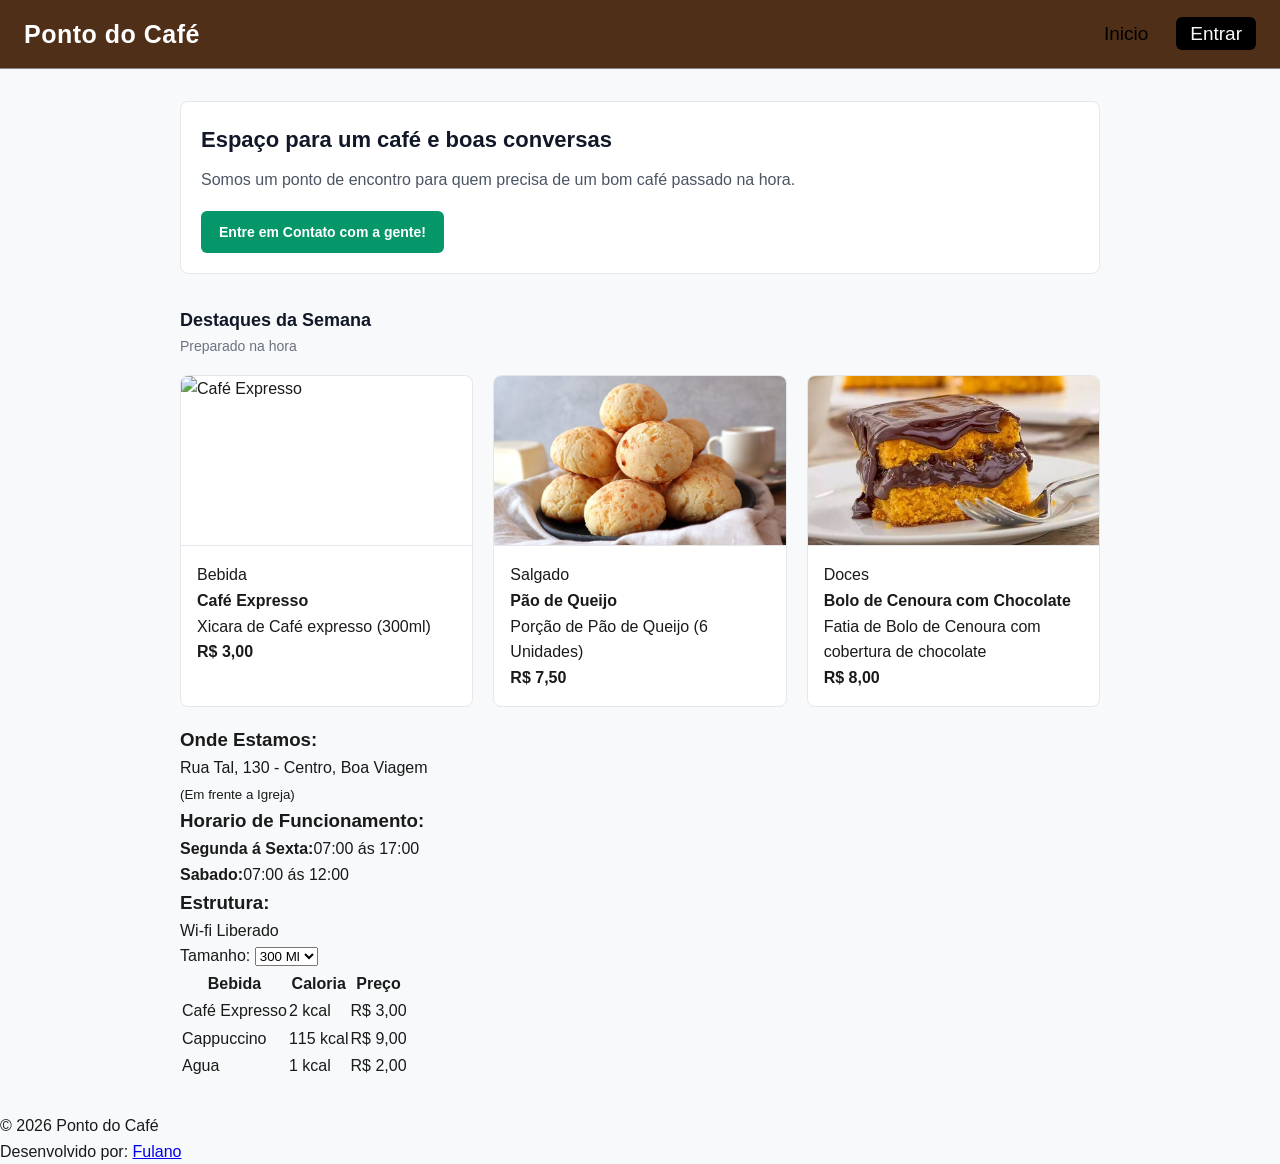
==== index.html @ 72fa7bc7 "Primeiro commit" ====
<!DOCTYPE html>
<html lang="pt-br">
<head>
    <meta charset="UTF-8">
    <meta name="viewport" content="width=device-width, initial-scale=1.0">
    <title>Ponto do Café</title>
    <link rel="stylesheet" href="style.css">
</head>
<body>
    <header class="cabecalho-principal">
        <div class="logo">
            <h1>Ponto do Café</h1>
        </div>

        <nav>
            <ul class="menu-navegacao">
                <li><a href="index.html" class="link-inicial">Inicio</a></li>
                <li><a href="login.html" class="link-login">Entrar</a></li>
            </ul>
        </nav>
    </header>

    <main class="conteudo">
        <section class="secao-principal">
            <h2>Espaço para um café e boas conversas</h2>
            <p>Somos um ponto de encontro para quem precisa de um bom café passado na hora.</p>
            <a href="#">
                Entre em Contato com a gente!
            </a>
        </section>

        <section class="secao-catalogo">
            <div class="titulo-catalogo">
                <h3>Destaques da Semana</h3>
                <p>Preparado na hora</p>
            </div>

            <div class="grade">
                <article class="card">
                    <img src="cafe.jpg" alt="Café Expresso">
                    <div class="dados-item">
                        <span class="etiqueta">
                            Bebida
                        </span>
                        <h4>Café Expresso</h4>
                        <p>Xicara de Café expresso (300ml)</p>
                        <strong>R$ 3,00</strong>
                    </div>
                </article>

                <article class="card">
                    <img src="pao de queijo.jpg" alt="Pão de Queijo">
                    <div class="dados-item">
                        <span class="etiqueta">
                            Salgado
                        </span>
                        <h4>Pão de Queijo</h4>
                        <p>Porção de Pão de Queijo (6 Unidades)</p>
                        <strong>R$ 7,50</strong>
                    </div>
                </article>
                <article class="card">
                    <img src="bolo.jpg" alt="Bolo de Cenoura">
                    <div class="dados-item">
                        <span class="etiqueta">
                            Doces
                        </span>
                        <h4>Bolo de Cenoura com Chocolate</h4>
                        <p>Fatia de Bolo de Cenoura com cobertura de chocolate</p>
                        <strong>R$ 8,00</strong>
                    </div>
                </article>
            </div>
        </section>

        <section class="secao-info">
            <div class="bloco">
                <h3>Onde Estamos:</h3>
                <p>Rua Tal, 130 - Centro, Boa Viagem</p>
                <p><small>(Em frente a Igreja)</small></p>
            </div>
            <div class="bloco">
                <h3>Horario de Funcionamento:</h3>
                <p><strong>Segunda á Sexta:</strong>07:00 ás 17:00</p>
                <p><strong>Sabado:</strong>07:00 ás 12:00</p>
            </div>
            <div class="bloco">
                <h3>Estrutura:</h3>
                <p>Wi-fi Liberado</p>
            </div>
        </section>

        <section class="bloco-tabela">
            <div class="filtro">
                <label for="tamanho">Tamanho:</label>
                <select id="tamanho">
                    <option>300 Ml</option>
                    <option>100 Ml</option>
                </select>
            </div>

            <table class="tabela">
                <thead>
                    <tr>
                        <th>Bebida</th>
                        <th>Caloria</th>
                        <th>Preço</th>
                    </tr>
                </thead>
                <tbody>
                    <tr>
                        <td>Café Expresso</td>
                        <td>2 kcal</td>
                        <td>R$ 3,00</td>
                    </tr>
                    <tr>
                        <td>Cappuccino</td>
                        <td>115 kcal</td>
                        <td>R$ 9,00</td>
                    </tr>
                    <tr>
                        <td>Agua</td>
                        <td>1 kcal</td>
                        <td>R$ 2,00</td>
                    </tr>
                </tbody>
            </table>
        </section>
    </main>

    <footer class="rodape">
        <p>&copy; 2026 Ponto do Café</p>
        <p>Desenvolvido por: <a href="portfolio.html" target="_blank" rel="noopener noreferrer">Fulano</a></p>
    </footer>
</body>
</html>
---- style.css ----
* {
  margin: 0;
  padding: 0;
  box-sizing: border-box;
}

body{
  font-family: -apple-sytem, BlinkMacSystemFront, "Segoe UI", Roboto, Arial, sans-serif;
  background-color: #f7f9fa;
  color: #1a1a1a;
  line-height: 1.6;
  min-height: 100vh;
  display:flex;
  flex-direction:column;
}

.cabecalho-principal{
  background-color: #4f2f18;
  border-bottom: 1px solid #848688;
  padding: 14px 24px;
  display: flex;
  justify-content: space-between;
  align-items:center;
}

.logo h1{
  font-size: 25px;
  color: #ffffff;
  letter-spacing: 0.5px;
}

.menu-navegacao{
  list-style:none;
  display:flex;
  gap:28px;
  align-items:center;
}

.menu-navegacao a{
  text-decoration:none;
  color:#f7f9fa;
  font-size: 19px;
  font-weight: 500;
}

.menu-navegacao a:hover,
.menu-navegacao a.link-inicial{
  color:#000000;
}

.link-login{
  background-color:#000000;
  color:#4f2f18;
  padding: 6px 14px;
  border-radius: 6px;
}

.link-login:hover{
  background-color: #374151;
}

.conteudo{
  max-width: 960px;
  margin: 32px auto;
  padding: 0 20px;
  flex:1;
  width: 100%;
}

.secao-principal{
  background-color:#ffffff;
  border: 1px solid #e5e7eb;
  border-radius: 8px;
  padding: 20px;
  margin-bottom: 32px;
}

.secao-principal h2{
  font-size: 22px;
  margin-bottom: 10px;
  color: #111827;
}

.secao-principal p{
  color: #4b5563;
  margin-bottom: 18px;
}

.secao-principal a{
  display: inline-block;
  background-color:#059669;
  color:#ffffff;
  text-decoration:none;
  font-weight: 600;
  font-size: 14px;
  padding: 10px 18px;
  border-radius: 6px;
}

.secao-principal a:hover{
  background-color: #047857;
}

.secao-catalogo{
  margin-bottom: 18px;
}

.titulo-catalogo{
  margin-bottom:18px;
}

.titulo-catalogo h3{
  font-size:18px;
  color:#111827;
}

.titulo-catalogo p{
  font-size: 14px;
  color:#6b7280;
}

.grade{
  display:grid;
  grid-template-columns: repeat(auto-fit, minmax(260px, 1fr));
  gap: 20px;
}

.card{
  background-color:#ffffff;
  border: 1px solid #e5e7eb;
  border-radius: 8px;
  overflow:hidden;
  display: flex;
  flex-direction: column;
  transition: transform 0.2s ease, box-shadow 0.2s ease;
}

.card:hover{
  transform:translateY(-6px);
  box-shadow: 0 10px 20px rgba(0, 0, 0, 0.08);
}

.card img{
  width: 100%;
  height: 170px;
  object-fit:cover;
  border-bottom: 1px solid #e5e7eb;
}

.dados-item{
  padding: 16px;
  display: flex;
  flex-direction:column;
  flex: 1;
}
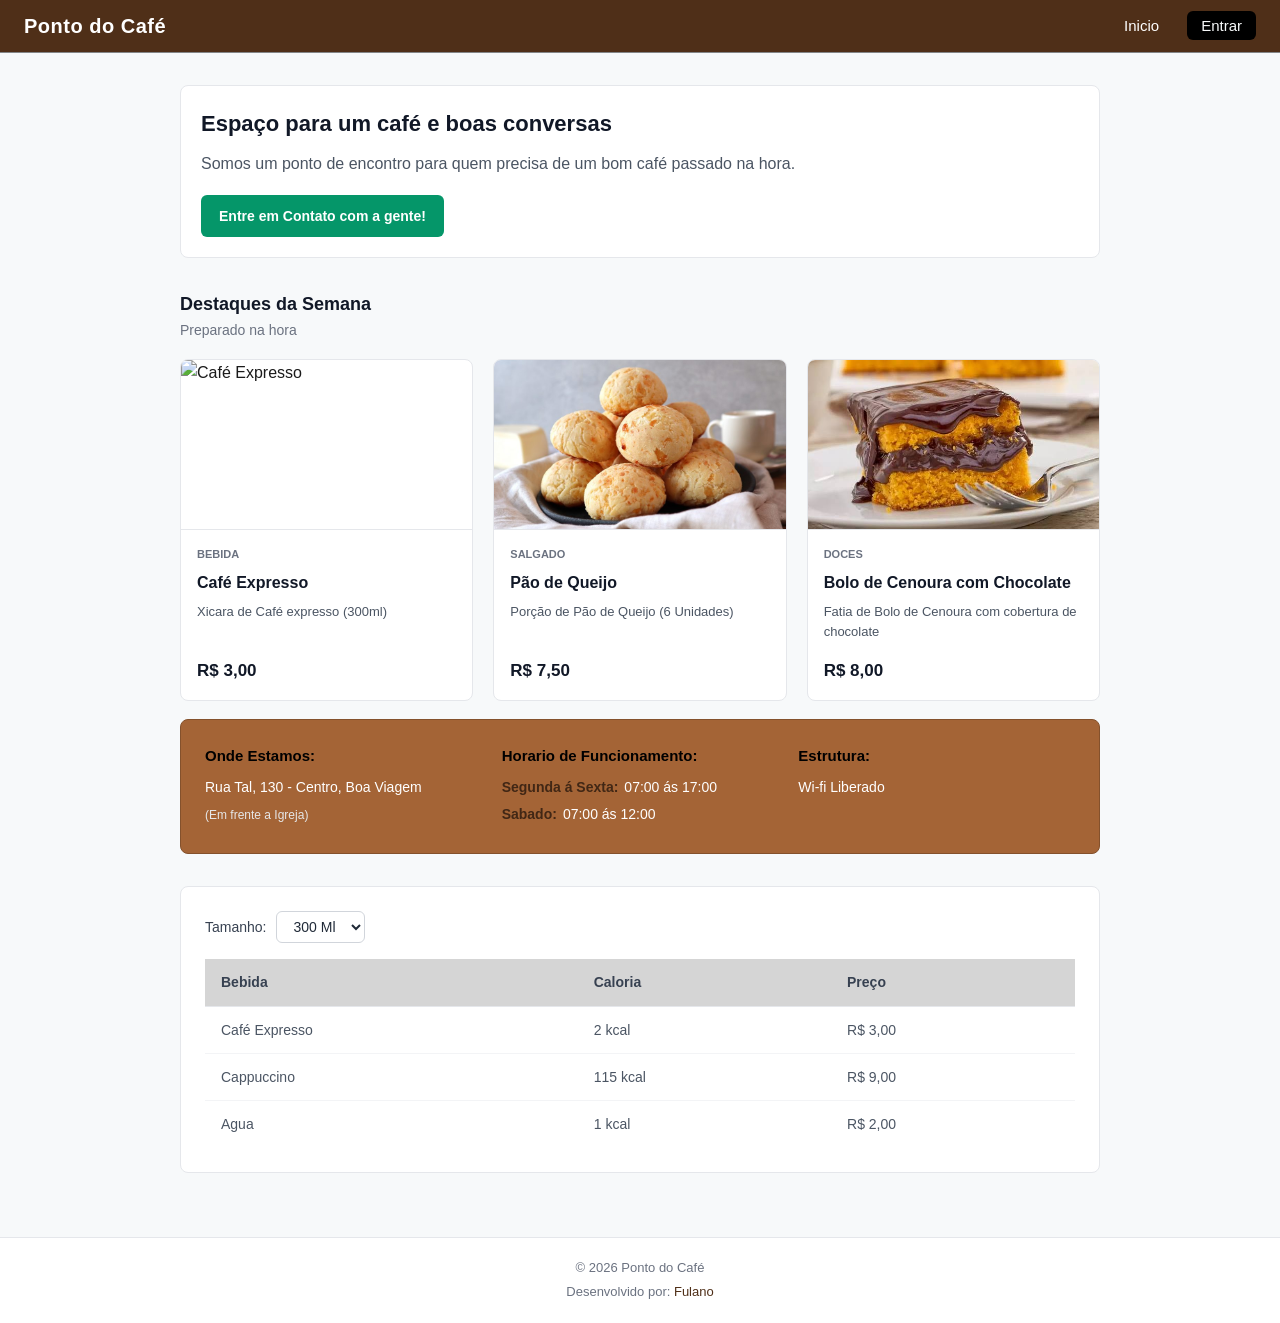
==== commit a803a4e7: "Codigo Comentado + Guia Git" ====
--- a/index.html
+++ b/index.html
@@ -1,32 +1,33 @@
-<!DOCTYPE html>
-<html lang="pt-br">
-<head>
-    <meta charset="UTF-8">
-    <meta name="viewport" content="width=device-width, initial-scale=1.0">
-    <title>Ponto do Café</title>
-    <link rel="stylesheet" href="style.css">
+<!-- Comentários são anotações no código feitas para explicar o que ele faz ou guia para os desenvolvedores sem serem lidos ou executados pelo navegador. -->
+<!DOCTYPE html>  
+<html lang="pt-br"> <!--Define o idioma da página-->
+<head> <!-- Cabeça da página: guarda configurações que não aparecem na tela -->
+    <meta charset="UTF-8"> <!-- Padrão de caracteres para aceitar acentos -->
+    <meta name="viewport" content="width=device-width, initial-scale=1.0"> <!-- Faz o layout se ajustar automaticamente à largura do mobile-->
+    <title>Ponto do Café</title> <!-- Texto que aparece na aba do navegador -->
+    <link rel="stylesheet" href="style.css"> <!-- Conecta este arquivo HTML à folha de estilos CSS externa (style.css) -->
 </head>
-<body>
-    <header class="cabecalho-principal">
-        <div class="logo">
-            <h1>Ponto do Café</h1>
+<body> <!-- Corpo da página: tudo o que é visível para o usuário fica aqui dentro -->
+    <header class="cabecalho-principal"> <!-- Cabeçalho do site -->
+        <div class="logo"> <!--Div: Divisão para agrupar elementos no html e Class: Atributo para dar um nome a esse elemento e aplicar no css -->
+            <h1>Ponto do Café</h1> <!-- Título de nível 1 (Pode-se aplicar do h1 ao h6) -->
         </div>
 
-        <nav>
-            <ul class="menu-navegacao">
-                <li><a href="index.html" class="link-inicial">Inicio</a></li>
-                <li><a href="login.html" class="link-login">Entrar</a></li>
+        <nav> <!-- Área destinada à navegação e menus do site -->
+            <ul class="menu-navegacao"> <!-- Lista não ordenada -->
+                <li><a href="index.html" class="link-inicial">Inicio</a></li> <!-- Item da lista -->
+                <l><a href="login.html" class="link-login">Entrar</a></li> <!-- Link (âncora) que direciona para outra página -->
             </ul>
         </nav>
     </header>
 
-    <main class="conteudo">
-        <section class="secao-principal">
+    <main class="conteudo"> <!-- Conteúdo principal da página -->
+        <section class="secao-principal"> <!-- Seção temática que agrupa conteúdos relacionados -->
             <h2>Espaço para um café e boas conversas</h2>
-            <p>Somos um ponto de encontro para quem precisa de um bom café passado na hora.</p>
+            <p>Somos um ponto de encontro para quem precisa de um bom café passado na hora.</p> <!-- Parágrafo de texto comum -->
             <a href="#">
                 Entre em Contato com a gente!
-            </a>
+            </a> <!-- # indica link temporário -->
         </section>
 
         <section class="secao-catalogo">
@@ -36,15 +37,15 @@
             </div>
 
             <div class="grade">
-                <article class="card">
-                    <img src="cafe.jpg" alt="Café Expresso">
+                <article class="card"> <!-- Artigo independente (representa um produto/card) -->
+                    <img src="cafe.jpg" alt="Café Expresso"> <!-- Img: Exibe uma imagem e Alt: é o texto alternativo para acessibilidade -->
                     <div class="dados-item">
-                        <span class="etiqueta">
+                        <span class="etiqueta"> <!-- Elemento em linha usado para pequenas marcaçõesx -->
                             Bebida
                         </span>
                         <h4>Café Expresso</h4>
                         <p>Xicara de Café expresso (300ml)</p>
-                        <strong>R$ 3,00</strong>
+                        <strong>R$ 3,00</strong> <!-- Deixa o texto em negrito -->
                     </div>
                 </article>
 
@@ -59,6 +60,7 @@
                         <strong>R$ 7,50</strong>
                     </div>
                 </article>
+
                 <article class="card">
                     <img src="bolo.jpg" alt="Bolo de Cenoura">
                     <div class="dados-item">
@@ -77,7 +79,7 @@
             <div class="bloco">
                 <h3>Onde Estamos:</h3>
                 <p>Rua Tal, 130 - Centro, Boa Viagem</p>
-                <p><small>(Em frente a Igreja)</small></p>
+                <p><small>(Em frente a Igreja)</small></p> <!-- Deixa o texto menor (usado para observações) -->
             </div>
             <div class="bloco">
                 <h3>Horario de Funcionamento:</h3>
@@ -92,24 +94,24 @@
 
         <section class="bloco-tabela">
             <div class="filtro">
-                <label for="tamanho">Tamanho:</label>
-                <select id="tamanho">
-                    <option>300 Ml</option>
+                <label for="tamanho">Tamanho:</label> <!-- Rótulo textual vinculado a um campo de formulário (via id) -->
+                <select id="tamanho"> <!-- Menu suspenso de seleção -->
+                    <option>300 Ml</option> <!-- Opção selecionável da lista -->
                     <option>100 Ml</option>
                 </select>
             </div>
 
-            <table class="tabela">
-                <thead>
-                    <tr>
-                        <th>Bebida</th>
+            <table class="tabela"> <!-- Tabela para exibição de dados tabulares em linhas e colunas -->
+                <thead> <!-- Cabeçalho estrutural da tabela -->
+                    <tr> <!-- Linha da tabela -->
+                        <th>Bebida</th> <!-- Célula de cabeçalho em destaque -->
                         <th>Caloria</th>
                         <th>Preço</th>
                     </tr>
                 </thead>
-                <tbody>
+                <tbody> <!-- Corpo da tabela -->
                     <tr>
-                        <td>Café Expresso</td>
+                        <td>Café Expresso</td> <!-- Célula de dado comum -->
                         <td>2 kcal</td>
                         <td>R$ 3,00</td>
                     </tr>
@@ -128,9 +130,9 @@
         </section>
     </main>
 
-    <footer class="rodape">
-        <p>&copy; 2026 Ponto do Café</p>
-        <p>Desenvolvido por: <a href="portfolio.html" target="_blank" rel="noopener noreferrer">Fulano</a></p>
+    <footer class="rodape"> <!-- Rodapé da página com informações finais -->
+        <p>&copy; 2026 Ponto do Café</p> <!-- &copy: gera o símbolo de copyright (©) -->
+        <p>Desenvolvido por: <a href="portfolio.html" target="_blank" rel="noopener noreferrer">Fulano</a></p> <!-- target="_blank" abre o link em nova aba e rel="noopener noreferrer" protege a segurança da página -->
     </footer>
 </body>
 </html>
--- a/style.css
+++ b/style.css
@@ -1,78 +1,82 @@
+/* Seletor universal (*): aplica regras a absolutamente todas as tags da página */
 * {
-  margin: 0;
-  padding: 0;
-  box-sizing: border-box;
-}
-
+  margin: 0; /* Remove as margens externas padrão do navegador */
+  padding: 0; /* Remove os espaçamentos internos padrão */
+  box-sizing: border-box; /* Inclui bordas e preenchimento no cálculo da largura total */
+}
+
+/* Estilos gerais aplicados a todo o corpo da página */
 body{
-  font-family: -apple-sytem, BlinkMacSystemFront, "Segoe UI", Roboto, Arial, sans-serif;
-  background-color: #f7f9fa;
-  color: #1a1a1a;
-  line-height: 1.6;
-  min-height: 100vh;
-  display:flex;
-  flex-direction:column;
-}
-
+  font-family: -apple-system, BlinkMacSystemFont, "Segoe UI", Roboto, Arial, sans-serif;  /* Fontes do sistema */
+  background-color: #f7f9fa; /* Cor de fundo da tela */
+  color: #1a1a1a; /* Cor padrão do texto */
+  line-height: 1.6; /*Altura e espaçamento entre linhas de texto */
+  min-height: 100vh; /* Ocupa pelo menos 100% da altura da janela visível */
+  display:flex; /* Ativa modelo flexbox */
+  flex-direction:column; /* Alinha os elementos na vertical */
+}
+
+/* . chama a class do html */
 .cabecalho-principal{
   background-color: #4f2f18;
-  border-bottom: 1px solid #848688;
-  padding: 14px 24px;
-  display: flex;
-  justify-content: space-between;
-  align-items:center;
+  border-bottom: 1px solid #848688; /* Linha de divisão inferior */
+  padding: 10px 24px; /* Espaçamento interno (cima/baixo, lados) */
+  display: flex; 
+  justify-content: space-between; /* Empurra logo para a esquerda e links para a direita */
+  align-items:center; /* Alinha verticalmente */
 }
 
 .logo h1{
-  font-size: 25px;
+  font-size: 20px; /* Tamanho do texto */
   color: #ffffff;
-  letter-spacing: 0.5px;
+  letter-spacing: 0.5px; /* Espaçamento entre as letras */
 }
 
 .menu-navegacao{
-  list-style:none;
-  display:flex;
-  gap:28px;
-  align-items:center;
+  list-style:none; /* Tira as bolinhas padrão de lista */
+  display:flex; 
+  gap:28px; /* Distância uniforme entre cada item */
+  align-items:center; 
 }
 
 .menu-navegacao a{
-  text-decoration:none;
+  text-decoration:none; /* Tira o sublinhado padrão de links */
   color:#f7f9fa;
-  font-size: 19px;
-  font-weight: 500;
-}
-
+  font-size: 15px;
+  font-weight: 500; /* Espessura média da letra */
+}
+
+/* Muda estado ao passar o mouse e estado ativo da página */
 .menu-navegacao a:hover,
 .menu-navegacao a.link-inicial{
-  color:#000000;
+  color:#ffffff;
 }
 
 .link-login{
   background-color:#000000;
   color:#4f2f18;
   padding: 6px 14px;
-  border-radius: 6px;
+  border-radius: 6px; /* Arredonda os cantos */
 }
 
 .link-login:hover{
-  background-color: #374151;
+  background-color:#84512c;
 }
 
 .conteudo{
-  max-width: 960px;
-  margin: 32px auto;
+  max-width: 960px; /* Limita a largura máxima do miolo da página */
+  margin: 32px auto; /* Margens externas */
   padding: 0 20px;
-  flex:1;
-  width: 100%;
+  flex:1; /* Faz a área esticar para empurrar o rodapé pro fim */
+  width: 100%; /* Ocupa a largura total disponível até o max-width */
 }
 
 .secao-principal{
   background-color:#ffffff;
-  border: 1px solid #e5e7eb;
+  border: 1px solid #e5e7eb; /* Borda  */
   border-radius: 8px;
   padding: 20px;
-  margin-bottom: 32px;
+  margin-bottom: 32px; /* Espaço em relação ao bloco de baixo */
 }
 
 .secao-principal h2{
@@ -121,7 +125,7 @@
 
 .grade{
   display:grid;
-  grid-template-columns: repeat(auto-fit, minmax(260px, 1fr));
+  grid-template-columns: repeat(auto-fit, minmax(260px, 1fr)); /* Quebra cards automaticamente conforme a tela */
   gap: 20px;
 }
 
@@ -129,21 +133,21 @@
   background-color:#ffffff;
   border: 1px solid #e5e7eb;
   border-radius: 8px;
-  overflow:hidden;
+  overflow:hidden; /* Impede que a imagem passe por cima dos cantos arredondados */
   display: flex;
   flex-direction: column;
-  transition: transform 0.2s ease, box-shadow 0.2s ease;
+  transition: transform 0.2s ease, box-shadow 0.2s ease; /* Animação suave ao interagir */
 }
 
 .card:hover{
-  transform:translateY(-6px);
-  box-shadow: 0 10px 20px rgba(0, 0, 0, 0.08);
+  transform:translateY(-6px); /* Eleva o card levemente para cima */
+  box-shadow: 0 10px 20px rgba(0, 0, 0, 0.08); /* Sombra elegante no hover */
 }
 
 .card img{
   width: 100%;
   height: 170px;
-  object-fit:cover;
+  object-fit:cover; /* Corta a imagem sem distorcer proporções */
   border-bottom: 1px solid #e5e7eb;
 }
 
@@ -152,4 +156,269 @@
   display: flex;
   flex-direction:column;
   flex: 1;
+}
+
+.etiqueta{
+  font-size: 11px;
+  text-transform:uppercase; /* Caixa alta (maiúsculas) */
+  font-weight: 700;
+  color: #6b7280;
+  margin-bottom: 6px;
+}
+
+.dados-item p{
+  font-size:13px;
+  color: #4b5563;
+  margin-bottom: 14px;
+  flex: 1;
+}
+
+.dados-item h4{
+  font-size: 16px;
+  margin-bottom: 6px;
+  color: #111827;
+}
+
+.dados-item strong{
+  font-size: 17px;
+  color: #111827;
+}
+
+.secao-info {
+  display: grid;
+  grid-template-columns: repeat(auto-fit, minmax(220px, 1fr));
+  gap: 20px;
+  background-color:#a46436;
+  border: 1px solid #84512c;
+  border-radius: 8px;
+  padding: 24px;
+  margin-bottom: 32px;
+}
+
+.bloco h3 {
+  font-size: 15px;
+  font-weight: 600;
+  color: #000000;
+  margin-bottom: 8px;
+}
+
+.bloco p {
+  font-size: 14px;
+  color: #ffffff;
+  margin-bottom: 4px;
+}
+
+.bloco p strong {
+  color: #412715;
+  margin-right: 6px;
+}
+
+.bloco small {
+  color: #e6e7e8;
+  font-size: 12px;
+}
+
+.bloco-tabela {
+  background-color: #ffffff;
+  border: 1px solid #e5e7eb;
+  border-radius: 8px;
+  padding: 24px;
+  margin-bottom: 32px;
+  overflow-x: auto; /* Garante rolagem horizontal em telas pequenas */
+}
+
+.filtro {
+  display: flex;
+  align-items: center;
+  gap: 10px;
+  margin-bottom: 16px;
+}
+
+.filtro label {
+  font-size: 14px;
+  font-weight: 500;
+  color: #374151;
+}
+
+.filtro select {
+  padding: 6px 12px;
+  font-size: 14px;
+  border: 1px solid #d1d5db;
+  border-radius: 6px;
+  background-color: #ffffff;
+  color: #1f2937;
+  outline: none; /* Tira contorno padrão do navegador */
+  cursor: pointer; /* Ícone de mãozinha ao apontar */
+  transition: border-color 0.2s ease;
+}
+
+.filtro select:focus {
+  border-color: #111827; /* Borda escurece ao clicar */
+}
+
+.tabela {
+  width: 100%;
+  border-collapse: collapse; /* Elimina os espaços vazios entre as bordas das células */
+  text-align: left;
+  font-size: 14px;
+}
+
+.tabela thead {
+  background-color: #d5d5d5;
+}
+
+.tabela th {
+  padding: 12px 16px;
+  font-weight: 600;
+  color: #374151;
+  border-bottom: 1px solid #e5e7eb;
+}
+
+.tabela td {
+  padding: 12px 16px;
+  color: #4b5563;
+  border-bottom: 1px solid #f3f4f6;
+}
+
+.tabela tbody tr:last-child td {
+  border-bottom: none;
+}
+
+.tabela tbody tr:hover {
+  background-color: #f9fafb;
+}
+
+.rodape {
+  background-color: #ffffff;
+  border-top: 1px solid #e5e7eb;
+  padding: 20px;
+  text-align: center;
+  font-size: 13px;
+  color: #6b7280;
+  margin-top: auto;
+}
+
+.rodape p {
+  margin-bottom: 4px;
+}
+
+.rodape p:last-child {
+  margin-bottom: 0;
+}
+
+.rodape a {
+  color: #4f2f18;
+  font-weight: 500;
+  text-decoration: none;
+}
+
+.rodape a:hover {
+  text-decoration: underline;
+}
+
+.conteudo-login {
+  flex: 1;
+  display: flex;
+  justify-content: center;
+  align-items: center;
+  padding: 32px 16px;
+}
+
+.cartao-login {
+  background-color: #ffffff;
+  border: 1px solid #e5e7eb;
+  border-radius: 8px;
+  padding: 32px;
+  width: 100%;
+  max-width: 360px;
+}
+
+.cartao-login h2 {
+  font-size: 20px;
+  color: #111827;
+  margin-bottom: 4px;
+}
+
+.subtitulo-login {
+  font-size: 13px;
+  color: #6b7280;
+  margin-bottom: 22px;
+}
+
+.campo-grupo {
+  margin-bottom: 14px;
+  display: flex;
+  flex-direction: column;
+}
+
+.campo-grupo label {
+  font-size: 13px;
+  font-weight: 500;
+  margin-bottom: 6px;
+  color: #374151;
+}
+
+.campo-grupo input {
+  padding: 8px 12px;
+  border: 1px solid #d1d5db;
+  border-radius: 6px;
+  font-size: 14px;
+  outline: none;
+}
+
+/* :focus ativa quando o usuário clica para digitar no campo */
+.campo-grupo input:focus {
+  border-color: #111827;
+}
+
+.campo-lembrete {
+  display: flex;
+  align-items: center;
+  gap: 8px;
+  margin-bottom: 20px;
+}
+
+.campo-lembrete label {
+  font-size: 12px;
+  color: #4b5563;
+  cursor: pointer;   
+}
+
+.btn-submeter {
+  width: 100%;
+  background-color: #111827;
+  color: #ffffff;
+  border: none;
+  padding: 10px;
+  border-radius: 6px;
+  font-size: 14px;
+  font-weight: 600;
+  cursor: pointer;
+}
+
+.btn-submeter:hover {
+  background-color: #374151;
+}
+
+.rodape-card-login {
+  margin-top: 20px;         
+  text-align: center;      
+  font-size: 12px;        
+}
+
+.rodape-card-login a {
+  color: #4b5563;           
+  text-decoration: none;     
+  transition: color 0.2s ease; 
+}
+
+.rodape-card-login a:hover {
+  color: #111827;          
+  text-decoration: underline;
+}
+
+.rodape-card-login span {
+  color: #9ca3af;          
+  margin: 0 6px;            
+  user-select: none;        
 }
